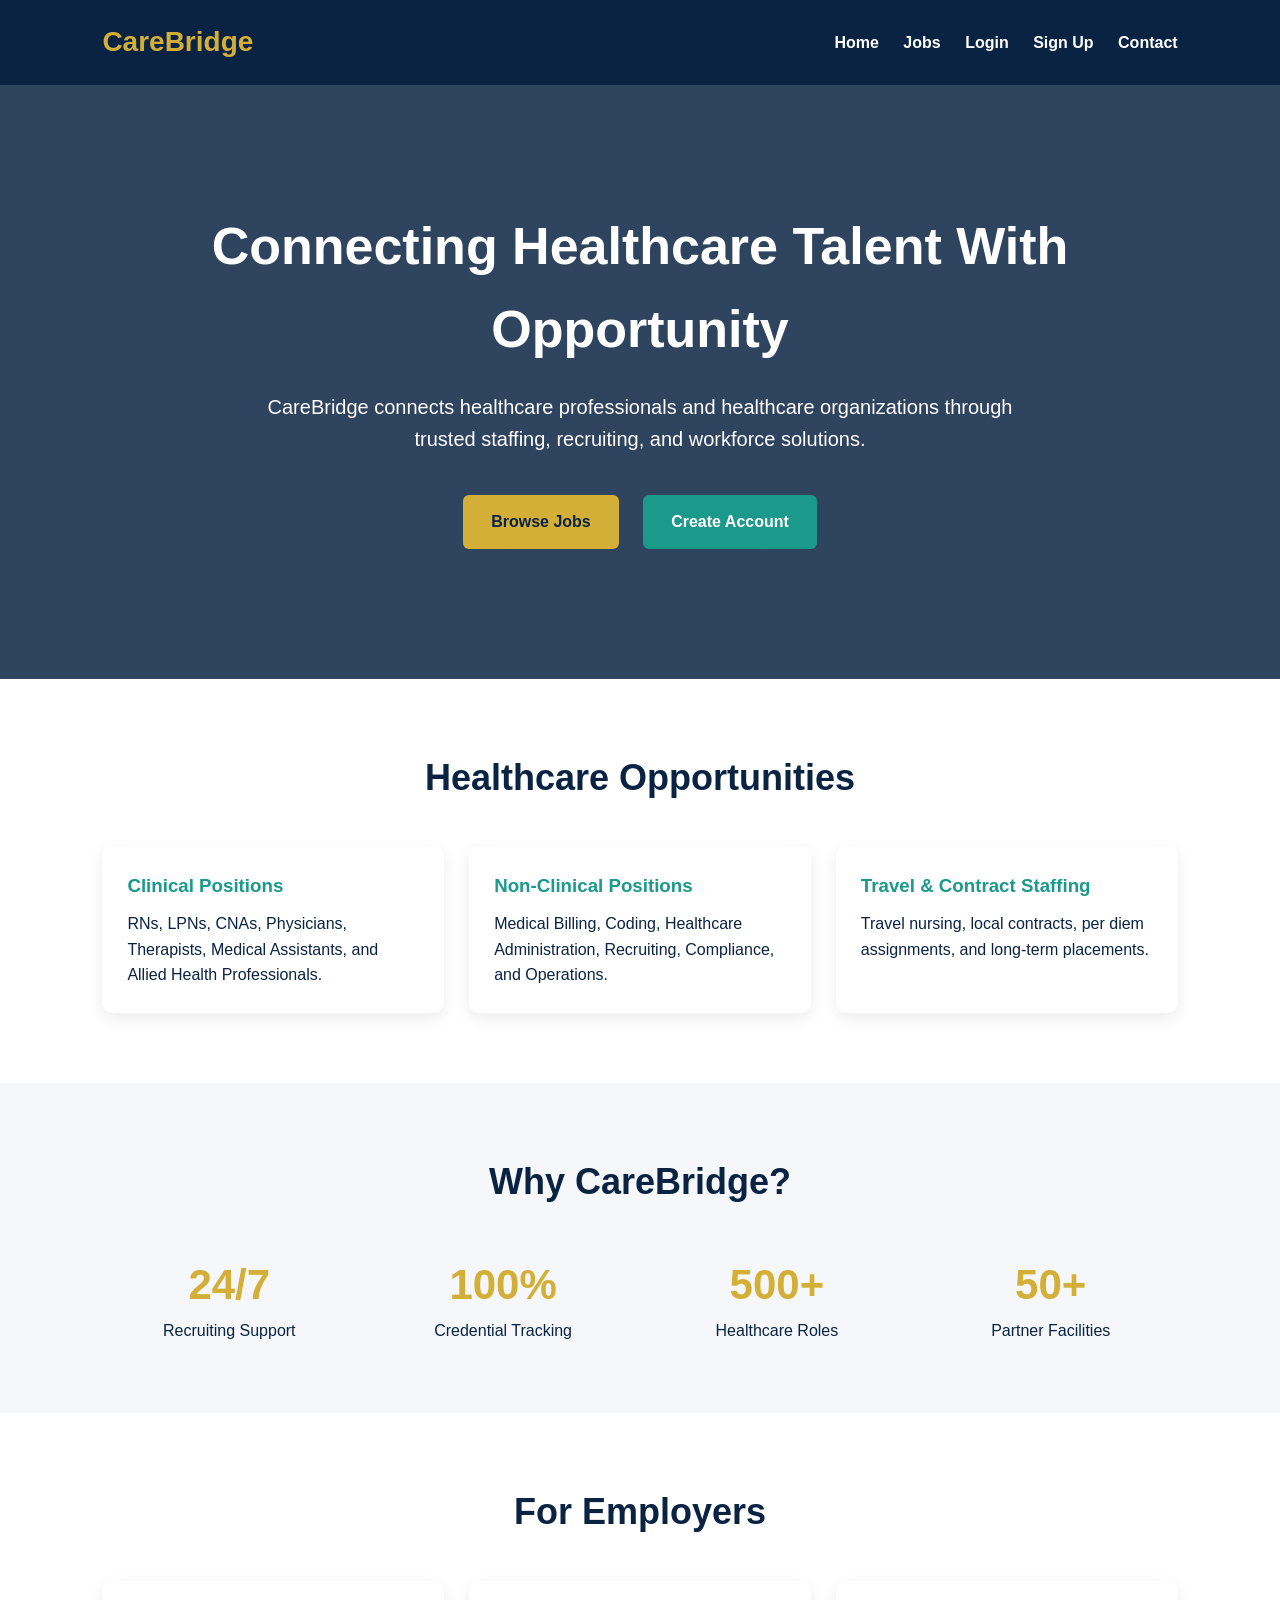
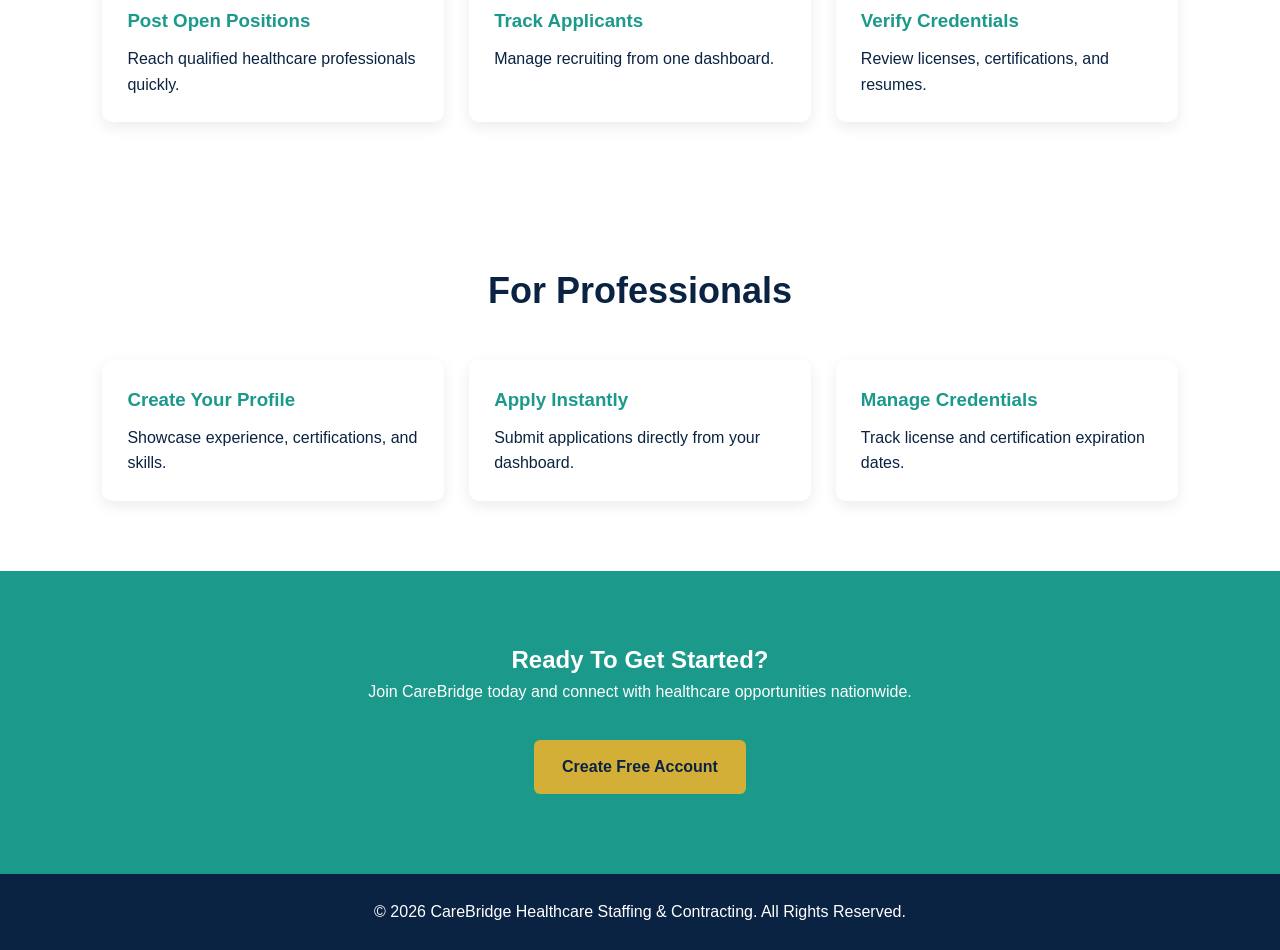
==== index.html @ e6faada2 "Create index.html" ====
<!DOCTYPE html><html lang="en">
<head>
    <meta charset="UTF-8">
    <meta name="viewport" content="width=device-width, initial-scale=1.0">
    <title>CareBridge | Healthcare Staffing & Contracting</title><link rel="stylesheet" href="assets/css/style.css">

<style>
    :root {
        --navy: #0A2342;
        --teal: #1B998B;
        --gold: #D4AF37;
        --white: #FFFFFF;
        --light: #F5F7FA;
    }

    * {
        margin: 0;
        padding: 0;
        box-sizing: border-box;
        font-family: Arial, Helvetica, sans-serif;
    }

    body {
        background: var(--white);
        color: var(--navy);
        line-height: 1.6;
    }

    header {
        background: var(--navy);
        color: white;
        padding: 20px 8%;
    }

    .navbar {
        display: flex;
        justify-content: space-between;
        align-items: center;
    }

    .logo {
        font-size: 28px;
        font-weight: bold;
        color: var(--gold);
    }

    .nav-links a {
        color: white;
        text-decoration: none;
        margin-left: 20px;
        font-weight: 600;
    }

    .hero {
        background: linear-gradient(rgba(10,35,66,.85), rgba(10,35,66,.85)),
                    url('https://images.unsplash.com/photo-1584515933487-779824d29309?auto=format&fit=crop&w=1600&q=80');
        background-size: cover;
        background-position: center;
        color: white;
        text-align: center;
        padding: 120px 8%;
    }

    .hero h1 {
        font-size: 52px;
        margin-bottom: 20px;
    }

    .hero p {
        font-size: 20px;
        max-width: 800px;
        margin: auto;
        margin-bottom: 30px;
    }

    .btn {
        display: inline-block;
        background: var(--gold);
        color: var(--navy);
        padding: 14px 28px;
        text-decoration: none;
        border-radius: 6px;
        font-weight: bold;
        margin: 10px;
    }

    .btn-secondary {
        background: var(--teal);
        color: white;
    }

    section {
        padding: 70px 8%;
    }

    .section-title {
        text-align: center;
        margin-bottom: 40px;
        font-size: 36px;
    }

    .cards {
        display: grid;
        grid-template-columns: repeat(auto-fit,minmax(250px,1fr));
        gap: 25px;
    }

    .card {
        background: white;
        border-radius: 10px;
        padding: 25px;
        box-shadow: 0 5px 15px rgba(0,0,0,.08);
    }

    .card h3 {
        margin-bottom: 10px;
        color: var(--teal);
    }

    .stats {
        background: var(--light);
    }

    .stat-grid {
        display: grid;
        grid-template-columns: repeat(auto-fit,minmax(200px,1fr));
        gap: 20px;
        text-align: center;
    }

    .stat-box h2 {
        color: var(--gold);
        font-size: 42px;
    }

    .cta {
        background: var(--teal);
        color: white;
        text-align: center;
    }

    footer {
        background: var(--navy);
        color: white;
        text-align: center;
        padding: 25px;
    }

    @media(max-width:768px) {
        .navbar {
            flex-direction: column;
        }

        .nav-links {
            margin-top: 15px;
        }

        .hero h1 {
            font-size: 36px;
        }
    }
</style>

</head><body><header>
    <div class="navbar">
        <div class="logo">CareBridge</div>    <div class="nav-links">
        <a href="index.html">Home</a>
        <a href="jobs.html">Jobs</a>
        <a href="login.html">Login</a>
        <a href="signup.html">Sign Up</a>
        <a href="contact.html">Contact</a>
    </div>
</div>

</header><section class="hero">
    <h1>Connecting Healthcare Talent With Opportunity</h1><p>
    CareBridge connects healthcare professionals and healthcare
    organizations through trusted staffing, recruiting,
    and workforce solutions.
</p>

<a href="jobs.html" class="btn">Browse Jobs</a>
<a href="signup.html" class="btn btn-secondary">Create Account</a>

</section><section>
    <h2 class="section-title">Healthcare Opportunities</h2><div class="cards">

    <div class="card">
        <h3>Clinical Positions</h3>
        <p>
            RNs, LPNs, CNAs, Physicians,
            Therapists, Medical Assistants,
            and Allied Health Professionals.
        </p>
    </div>

    <div class="card">
        <h3>Non-Clinical Positions</h3>
        <p>
            Medical Billing, Coding,
            Healthcare Administration,
            Recruiting, Compliance,
            and Operations.
        </p>
    </div>

    <div class="card">
        <h3>Travel & Contract Staffing</h3>
        <p>
            Travel nursing, local contracts,
            per diem assignments,
            and long-term placements.
        </p>
    </div>

</div>

</section><section class="stats"><h2 class="section-title">Why CareBridge?</h2>

<div class="stat-grid">

    <div class="stat-box">
        <h2>24/7</h2>
        <p>Recruiting Support</p>
    </div>

    <div class="stat-box">
        <h2>100%</h2>
        <p>Credential Tracking</p>
    </div>

    <div class="stat-box">
        <h2>500+</h2>
        <p>Healthcare Roles</p>
    </div>

    <div class="stat-box">
        <h2>50+</h2>
        <p>Partner Facilities</p>
    </div>

</div>

</section><section><h2 class="section-title">For Employers</h2>

<div class="cards">

    <div class="card">
        <h3>Post Open Positions</h3>
        <p>Reach qualified healthcare professionals quickly.</p>
    </div>

    <div class="card">
        <h3>Track Applicants</h3>
        <p>Manage recruiting from one dashboard.</p>
    </div>

    <div class="card">
        <h3>Verify Credentials</h3>
        <p>Review licenses, certifications, and resumes.</p>
    </div>

</div>

</section><section><h2 class="section-title">For Professionals</h2>

<div class="cards">

    <div class="card">
        <h3>Create Your Profile</h3>
        <p>Showcase experience, certifications, and skills.</p>
    </div>

    <div class="card">
        <h3>Apply Instantly</h3>
        <p>Submit applications directly from your dashboard.</p>
    </div>

    <div class="card">
        <h3>Manage Credentials</h3>
        <p>Track license and certification expiration dates.</p>
    </div>

</div>

</section><section class="cta"><h2>Ready To Get Started?</h2>

<p>
    Join CareBridge today and connect with healthcare
    opportunities nationwide.
</p>

<br>

<a href="signup.html" class="btn">
    Create Free Account
</a>

</section><footer>
    <p>
        © 2026 CareBridge Healthcare Staffing & Contracting.
        All Rights Reserved.
    </p>
</footer></body>
</html>
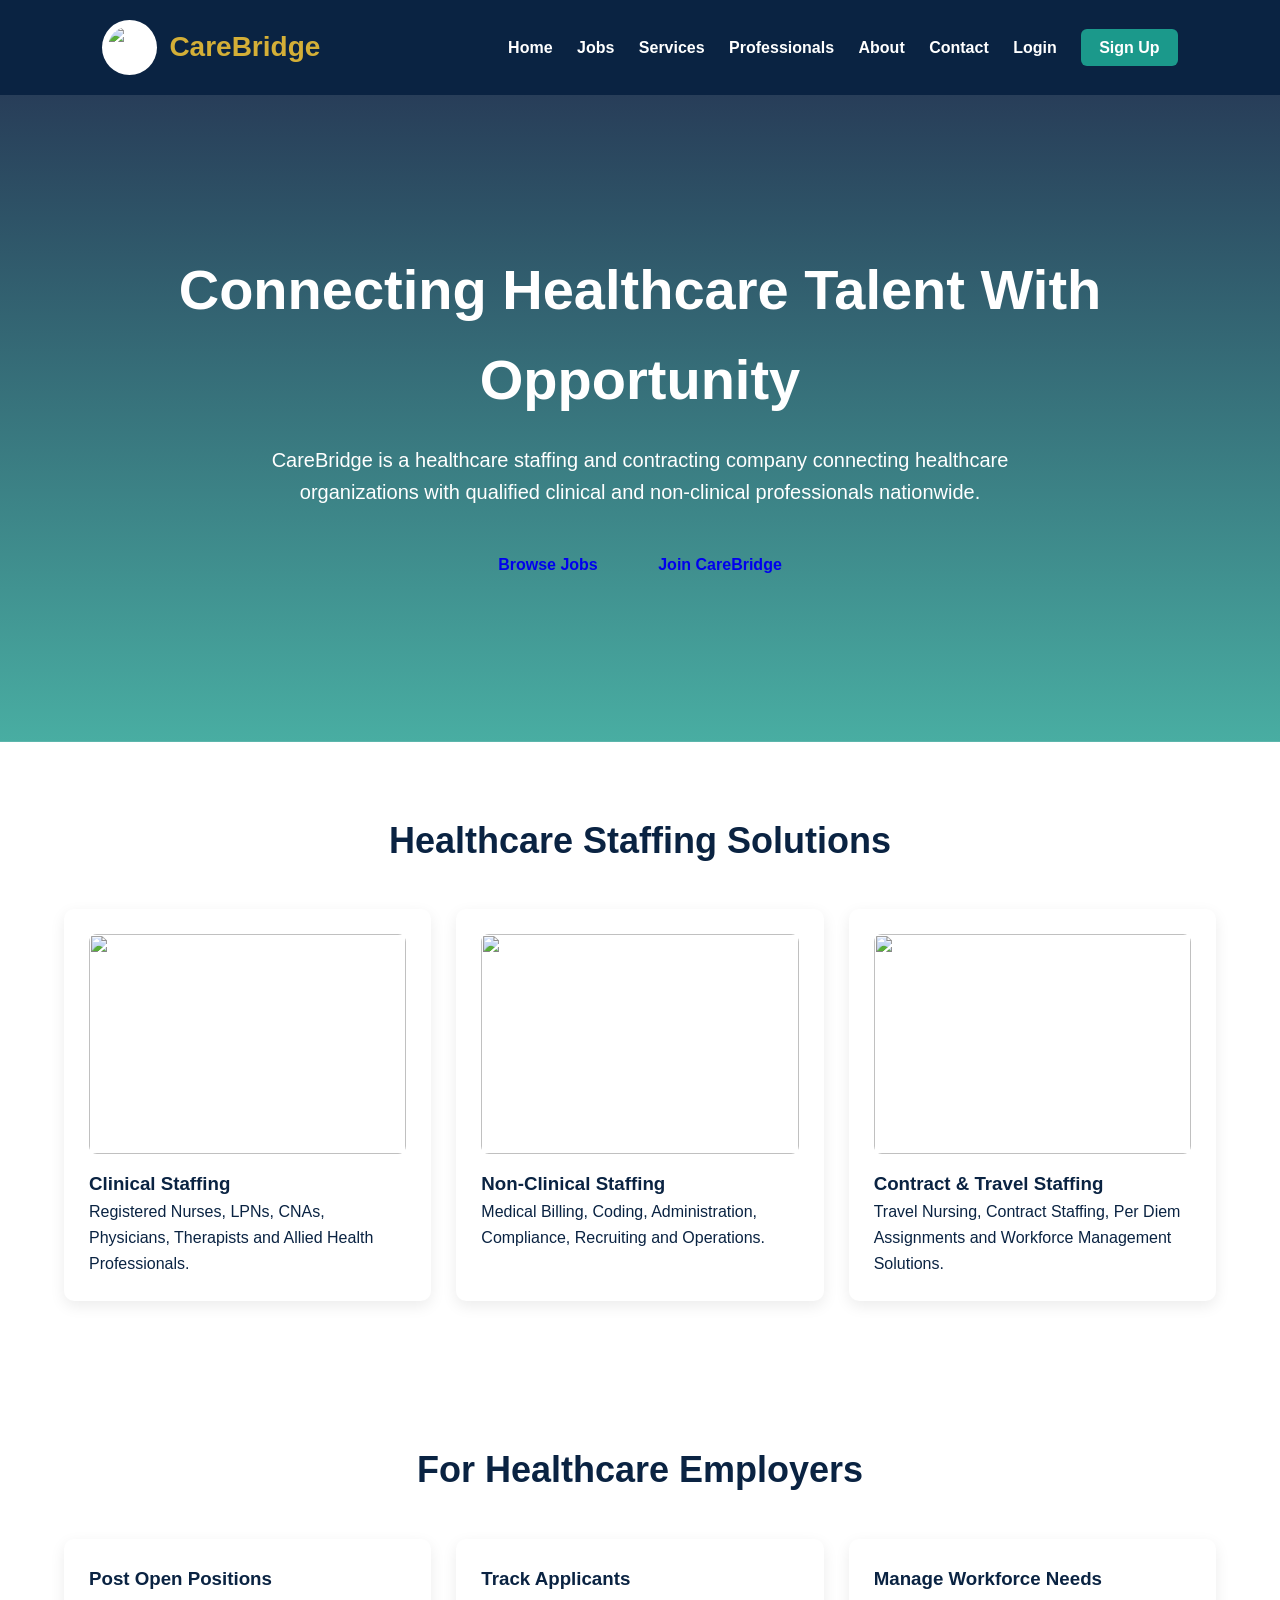
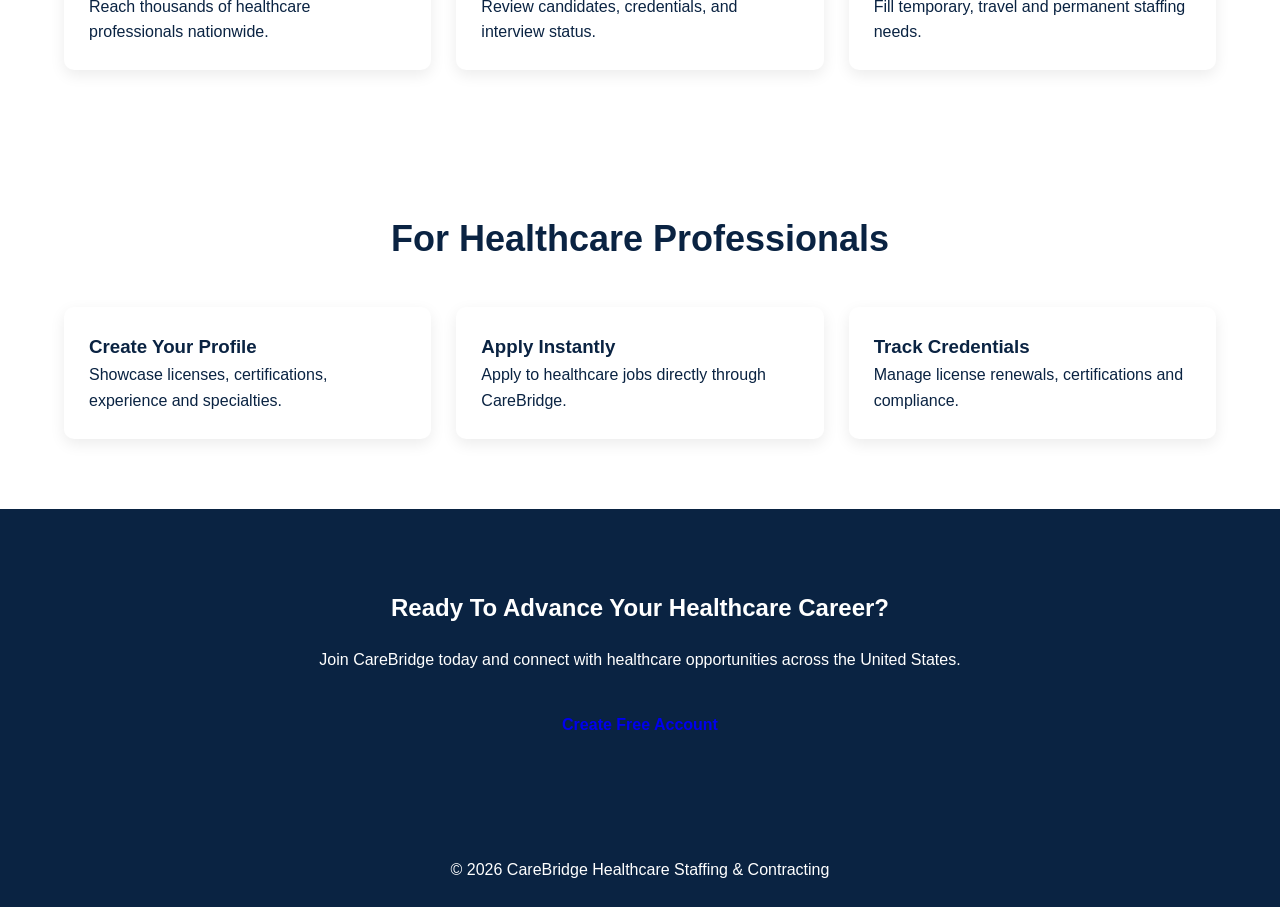
==== commit f842959b: "Update index.html" ====
--- a/index.html
+++ b/index.html
@@ -1,305 +1,315 @@
-<!DOCTYPE html><html lang="en">
+<!DOCTYPE html>
+<html lang="en">
+
 <head>
-    <meta charset="UTF-8">
-    <meta name="viewport" content="width=device-width, initial-scale=1.0">
-    <title>CareBridge | Healthcare Staffing & Contracting</title><link rel="stylesheet" href="assets/css/style.css">
+<meta charset="UTF-8">
+<meta name="viewport" content="width=device-width, initial-scale=1.0">
+
+<title>CareBridge Healthcare Staffing & Contracting</title>
+
+<link rel="stylesheet" href="assets/css/style.css">
 
 <style>
-    :root {
-        --navy: #0A2342;
-        --teal: #1B998B;
-        --gold: #D4AF37;
-        --white: #FFFFFF;
-        --light: #F5F7FA;
-    }
-
-    * {
-        margin: 0;
-        padding: 0;
-        box-sizing: border-box;
-        font-family: Arial, Helvetica, sans-serif;
-    }
-
-    body {
-        background: var(--white);
-        color: var(--navy);
-        line-height: 1.6;
-    }
-
-    header {
-        background: var(--navy);
-        color: white;
-        padding: 20px 8%;
-    }
-
-    .navbar {
-        display: flex;
-        justify-content: space-between;
-        align-items: center;
-    }
-
-    .logo {
-        font-size: 28px;
-        font-weight: bold;
-        color: var(--gold);
-    }
-
-    .nav-links a {
-        color: white;
-        text-decoration: none;
-        margin-left: 20px;
-        font-weight: 600;
-    }
-
-    .hero {
-        background: linear-gradient(rgba(10,35,66,.85), rgba(10,35,66,.85)),
-                    url('https://images.unsplash.com/photo-1584515933487-779824d29309?auto=format&fit=crop&w=1600&q=80');
-        background-size: cover;
-        background-position: center;
-        color: white;
-        text-align: center;
-        padding: 120px 8%;
-    }
-
-    .hero h1 {
-        font-size: 52px;
-        margin-bottom: 20px;
-    }
-
-    .hero p {
-        font-size: 20px;
-        max-width: 800px;
-        margin: auto;
-        margin-bottom: 30px;
-    }
-
-    .btn {
-        display: inline-block;
-        background: var(--gold);
-        color: var(--navy);
-        padding: 14px 28px;
-        text-decoration: none;
-        border-radius: 6px;
-        font-weight: bold;
-        margin: 10px;
-    }
-
-    .btn-secondary {
-        background: var(--teal);
-        color: white;
-    }
-
-    section {
-        padding: 70px 8%;
-    }
-
-    .section-title {
-        text-align: center;
-        margin-bottom: 40px;
-        font-size: 36px;
-    }
-
-    .cards {
-        display: grid;
-        grid-template-columns: repeat(auto-fit,minmax(250px,1fr));
-        gap: 25px;
-    }
-
-    .card {
-        background: white;
-        border-radius: 10px;
-        padding: 25px;
-        box-shadow: 0 5px 15px rgba(0,0,0,.08);
-    }
-
-    .card h3 {
-        margin-bottom: 10px;
-        color: var(--teal);
-    }
-
-    .stats {
-        background: var(--light);
-    }
-
-    .stat-grid {
-        display: grid;
-        grid-template-columns: repeat(auto-fit,minmax(200px,1fr));
-        gap: 20px;
-        text-align: center;
-    }
-
-    .stat-box h2 {
-        color: var(--gold);
-        font-size: 42px;
-    }
-
-    .cta {
-        background: var(--teal);
-        color: white;
-        text-align: center;
-    }
-
-    footer {
-        background: var(--navy);
-        color: white;
-        text-align: center;
-        padding: 25px;
-    }
-
-    @media(max-width:768px) {
-        .navbar {
-            flex-direction: column;
-        }
-
-        .nav-links {
-            margin-top: 15px;
-        }
-
-        .hero h1 {
-            font-size: 36px;
-        }
-    }
+
+.logo-section{
+    display:flex;
+    align-items:center;
+    gap:12px;
+}
+
+.logo-image{
+    width:55px;
+    height:55px;
+    background:white;
+    border-radius:50%;
+    padding:6px;
+}
+
+.hero{
+    background:
+    linear-gradient(
+        rgba(10,35,66,.88),
+        rgba(27,153,139,.80)
+    ),
+    url('https://images.unsplash.com/photo-1584515933487-779824d29309?auto=format&fit=crop&w=1600&q=80');
+
+    background-size:cover;
+    background-position:center;
+
+    color:white;
+    text-align:center;
+    padding:150px 8%;
+}
+
+.hero h1{
+    font-size:56px;
+    margin-bottom:20px;
+}
+
+.hero p{
+    max-width:800px;
+    margin:auto;
+    margin-bottom:30px;
+    font-size:20px;
+}
+
+.card-image{
+    width:100%;
+    height:220px;
+    object-fit:cover;
+    border-radius:8px;
+    margin-bottom:15px;
+}
+
+.grid{
+    display:grid;
+    gap:25px;
+}
+
+.grid-3{
+    grid-template-columns:
+    repeat(auto-fit,minmax(280px,1fr));
+}
+
+.nav-btn{
+    background:#1B998B;
+    padding:10px 18px;
+    border-radius:6px;
+}
+
+.cta{
+    background:#0A2342;
+    color:white;
+    text-align:center;
+    padding:80px 8%;
+}
+
+.cta h2{
+    margin-bottom:20px;
+}
+
 </style>
 
-</head><body><header>
-    <div class="navbar">
-        <div class="logo">CareBridge</div>    <div class="nav-links">
-        <a href="index.html">Home</a>
-        <a href="jobs.html">Jobs</a>
-        <a href="login.html">Login</a>
-        <a href="signup.html">Sign Up</a>
-        <a href="contact.html">Contact</a>
-    </div>
-</div>
-
-</header><section class="hero">
-    <h1>Connecting Healthcare Talent With Opportunity</h1><p>
-    CareBridge connects healthcare professionals and healthcare
-    organizations through trusted staffing, recruiting,
-    and workforce solutions.
-</p>
-
-<a href="jobs.html" class="btn">Browse Jobs</a>
-<a href="signup.html" class="btn btn-secondary">Create Account</a>
-
-</section><section>
-    <h2 class="section-title">Healthcare Opportunities</h2><div class="cards">
-
-    <div class="card">
-        <h3>Clinical Positions</h3>
-        <p>
-            RNs, LPNs, CNAs, Physicians,
-            Therapists, Medical Assistants,
-            and Allied Health Professionals.
-        </p>
-    </div>
-
-    <div class="card">
-        <h3>Non-Clinical Positions</h3>
-        <p>
-            Medical Billing, Coding,
-            Healthcare Administration,
-            Recruiting, Compliance,
-            and Operations.
-        </p>
-    </div>
-
-    <div class="card">
-        <h3>Travel & Contract Staffing</h3>
-        <p>
-            Travel nursing, local contracts,
-            per diem assignments,
-            and long-term placements.
-        </p>
-    </div>
-
-</div>
-
-</section><section class="stats"><h2 class="section-title">Why CareBridge?</h2>
-
-<div class="stat-grid">
-
-    <div class="stat-box">
-        <h2>24/7</h2>
-        <p>Recruiting Support</p>
-    </div>
-
-    <div class="stat-box">
-        <h2>100%</h2>
-        <p>Credential Tracking</p>
-    </div>
-
-    <div class="stat-box">
-        <h2>500+</h2>
-        <p>Healthcare Roles</p>
-    </div>
-
-    <div class="stat-box">
-        <h2>50+</h2>
-        <p>Partner Facilities</p>
-    </div>
-
-</div>
-
-</section><section><h2 class="section-title">For Employers</h2>
-
-<div class="cards">
-
-    <div class="card">
-        <h3>Post Open Positions</h3>
-        <p>Reach qualified healthcare professionals quickly.</p>
-    </div>
-
-    <div class="card">
-        <h3>Track Applicants</h3>
-        <p>Manage recruiting from one dashboard.</p>
-    </div>
-
-    <div class="card">
-        <h3>Verify Credentials</h3>
-        <p>Review licenses, certifications, and resumes.</p>
-    </div>
-
-</div>
-
-</section><section><h2 class="section-title">For Professionals</h2>
-
-<div class="cards">
-
-    <div class="card">
-        <h3>Create Your Profile</h3>
-        <p>Showcase experience, certifications, and skills.</p>
-    </div>
-
-    <div class="card">
-        <h3>Apply Instantly</h3>
-        <p>Submit applications directly from your dashboard.</p>
-    </div>
-
-    <div class="card">
-        <h3>Manage Credentials</h3>
-        <p>Track license and certification expiration dates.</p>
-    </div>
-
-</div>
-
-</section><section class="cta"><h2>Ready To Get Started?</h2>
-
-<p>
-    Join CareBridge today and connect with healthcare
-    opportunities nationwide.
+</head>
+
+<body>
+
+<header>
+
+<div class="navbar">
+
+<div class="logo-section">
+
+<img
+src="https://cdn-icons-png.flaticon.com/512/2785/2785482.png"
+alt="CareBridge Logo"
+class="logo-image">
+
+<div class="logo">
+CareBridge
+</div>
+
+</div>
+
+<nav class="nav-links">
+
+<a href="index.html">Home</a>
+<a href="jobs.html">Jobs</a>
+<a href="services.html">Services</a>
+<a href="professions.html">Professionals</a>
+<a href="about.html">About</a>
+<a href="contact.html">Contact</a>
+<a href="login.html">Login</a>
+<a href="signup.html" class="nav-btn">Sign Up</a>
+
+</nav>
+
+</div>
+
+</header>
+
+<section class="hero">
+
+<h1>
+Connecting Healthcare Talent With Opportunity
+</h1>
+
+<p>
+CareBridge is a healthcare staffing and contracting
+company connecting healthcare organizations with
+qualified clinical and non-clinical professionals
+nationwide.
+</p>
+
+<a href="jobs.html" class="btn">
+Browse Jobs
+</a>
+
+<a href="signup.html" class="btn btn-gold">
+Join CareBridge
+</a>
+
+</section>
+
+<section class="section container">
+
+<h2 class="section-title">
+Healthcare Staffing Solutions
+</h2>
+
+<div class="grid grid-3">
+
+<div class="card">
+
+<img
+src="https://images.unsplash.com/photo-1576091160399-112ba8d25d1f"
+class="card-image">
+
+<h3>Clinical Staffing</h3>
+
+<p>
+Registered Nurses, LPNs, CNAs,
+Physicians, Therapists and Allied
+Health Professionals.
+</p>
+
+</div>
+
+<div class="card">
+
+<img
+src="https://images.unsplash.com/photo-1552664730-d307ca884978"
+class="card-image">
+
+<h3>Non-Clinical Staffing</h3>
+
+<p>
+Medical Billing, Coding,
+Administration, Compliance,
+Recruiting and Operations.
+</p>
+
+</div>
+
+<div class="card">
+
+<img
+src="https://images.unsplash.com/photo-1516549655169-df83a0774514"
+class="card-image">
+
+<h3>Contract & Travel Staffing</h3>
+
+<p>
+Travel Nursing, Contract Staffing,
+Per Diem Assignments and Workforce
+Management Solutions.
+</p>
+
+</div>
+
+</div>
+
+</section>
+
+<section class="section container">
+
+<h2 class="section-title">
+For Healthcare Employers
+</h2>
+
+<div class="grid grid-3">
+
+<div class="card">
+<h3>Post Open Positions</h3>
+<p>
+Reach thousands of healthcare
+professionals nationwide.
+</p>
+</div>
+
+<div class="card">
+<h3>Track Applicants</h3>
+<p>
+Review candidates, credentials,
+and interview status.
+</p>
+</div>
+
+<div class="card">
+<h3>Manage Workforce Needs</h3>
+<p>
+Fill temporary, travel and
+permanent staffing needs.
+</p>
+</div>
+
+</div>
+
+</section>
+
+<section class="section container">
+
+<h2 class="section-title">
+For Healthcare Professionals
+</h2>
+
+<div class="grid grid-3">
+
+<div class="card">
+<h3>Create Your Profile</h3>
+<p>
+Showcase licenses, certifications,
+experience and specialties.
+</p>
+</div>
+
+<div class="card">
+<h3>Apply Instantly</h3>
+<p>
+Apply to healthcare jobs directly
+through CareBridge.
+</p>
+</div>
+
+<div class="card">
+<h3>Track Credentials</h3>
+<p>
+Manage license renewals,
+certifications and compliance.
+</p>
+</div>
+
+</div>
+
+</section>
+
+<section class="cta">
+
+<h2>
+Ready To Advance Your Healthcare Career?
+</h2>
+
+<p>
+Join CareBridge today and connect
+with healthcare opportunities
+across the United States.
 </p>
 
 <br>
 
 <a href="signup.html" class="btn">
-    Create Free Account
+Create Free Account
 </a>
 
-</section><footer>
-    <p>
-        © 2026 CareBridge Healthcare Staffing & Contracting.
-        All Rights Reserved.
-    </p>
-</footer></body>
-</html>
+</section>
+
+<footer>
+
+<p>
+© 2026 CareBridge Healthcare Staffing & Contracting
+</p>
+
+</footer>
+
+</body>
+    </html>
--- a/assets/css/style.css
+++ b/assets/css/style.css
@@ -0,0 +1,221 @@
+:root {
+    --navy: #0A2342;
+    --teal: #1B998B;
+    --gold: #D4AF37;
+    --white: #FFFFFF;
+    --light: #F5F7FA;
+}
+
+* {
+    margin: 0;
+    padding: 0;
+    box-sizing: border-box;
+}
+
+body {
+    font-family: Arial, Helvetica, sans-serif;
+    background: var(--white);
+    color: var(--navy);
+    line-height: 1.6;
+}
+
+header {
+    background: var(--navy);
+    color: white;
+    padding: 20px 8%;
+}
+
+.navbar {
+    display: flex;
+    justify-content: space-between;
+    align-items: center;
+}
+
+.logo {
+    color: var(--gold);
+    font-size: 28px;
+    font-weight: bold;
+}
+
+.nav-links a {
+    color: white;
+    text-decoration: none;
+    margin-left: 20px;
+    font-weight: 600;
+}
+
+.nav-links a:hover {
+    color: var(--gold);
+}
+
+.hero {
+    background: linear-gradient(
+        rgba(10,35,66,.85),
+        rgba(10,35,66,.85)
+    );
+    color: white;
+    text-align: center;
+    padding: 120px 8%;
+}
+
+.hero h1 {
+    font-size: 52px;
+    margin-bottom: 20px;
+}
+
+.hero p {
+    max-width: 800px;
+    margin: auto;
+    margin-bottom: 30px;
+    font-size: 20px;
+}
+
+.btn {
+    display: inline-block;
+    padding: 14px 28px;
+    border-radius: 6px;
+    text-decoration: none;
+    font-weight: bold;
+}
+
+.btn-primary {
+    background: var(--gold);
+    color: var(--navy);
+}
+
+.btn-secondary {
+    background: var(--teal);
+    color: white;
+}
+
+.container {
+    width: 90%;
+    max-width: 1200px;
+    margin: auto;
+}
+
+.section {
+    padding: 70px 0;
+}
+
+.section-title {
+    text-align: center;
+    margin-bottom: 40px;
+    font-size: 36px;
+}
+
+.card {
+    background: white;
+    padding: 25px;
+    border-radius: 10px;
+    box-shadow: 0 5px 15px rgba(0,0,0,.08);
+}
+
+.job-card {
+    background: white;
+    padding: 25px;
+    border-radius: 10px;
+    margin-bottom: 20px;
+    box-shadow: 0 5px 15px rgba(0,0,0,.08);
+}
+
+.dashboard {
+    display: flex;
+    min-height: 100vh;
+}
+
+.sidebar {
+    width: 260px;
+    background: var(--navy);
+    color: white;
+    padding: 20px;
+}
+
+.sidebar a {
+    display: block;
+    color: white;
+    text-decoration: none;
+    padding: 12px;
+    margin-bottom: 10px;
+    border-radius: 5px;
+}
+
+.sidebar a:hover {
+    background: var(--teal);
+}
+
+.main-content {
+    flex: 1;
+    padding: 30px;
+    background: var(--light);
+}
+
+table {
+    width: 100%;
+    border-collapse: collapse;
+}
+
+table th {
+    background: var(--navy);
+    color: white;
+    padding: 12px;
+}
+
+table td {
+    padding: 12px;
+    border-bottom: 1px solid #ddd;
+}
+
+input,
+select,
+textarea {
+    width: 100%;
+    padding: 12px;
+    border: 1px solid #ddd;
+    border-radius: 6px;
+    margin-bottom: 15px;
+}
+
+button {
+    background: var(--gold);
+    color: var(--navy);
+    border: none;
+    padding: 12px 20px;
+    border-radius: 6px;
+    cursor: pointer;
+    font-weight: bold;
+}
+
+footer {
+    background: var(--navy);
+    color: white;
+    text-align: center;
+    padding: 25px;
+}
+
+@media(max-width:768px) {
+    .navbar {
+        flex-direction: column;
+    }
+
+    .nav-links {
+        margin-top: 15px;
+    }
+
+    .nav-links a {
+        display: block;
+        margin: 10px 0;
+    }
+
+    .dashboard {
+        flex-direction: column;
+    }
+
+    .sidebar {
+        width: 100%;
+    }
+
+    .hero h1 {
+        font-size: 36px;
+    }
+      }
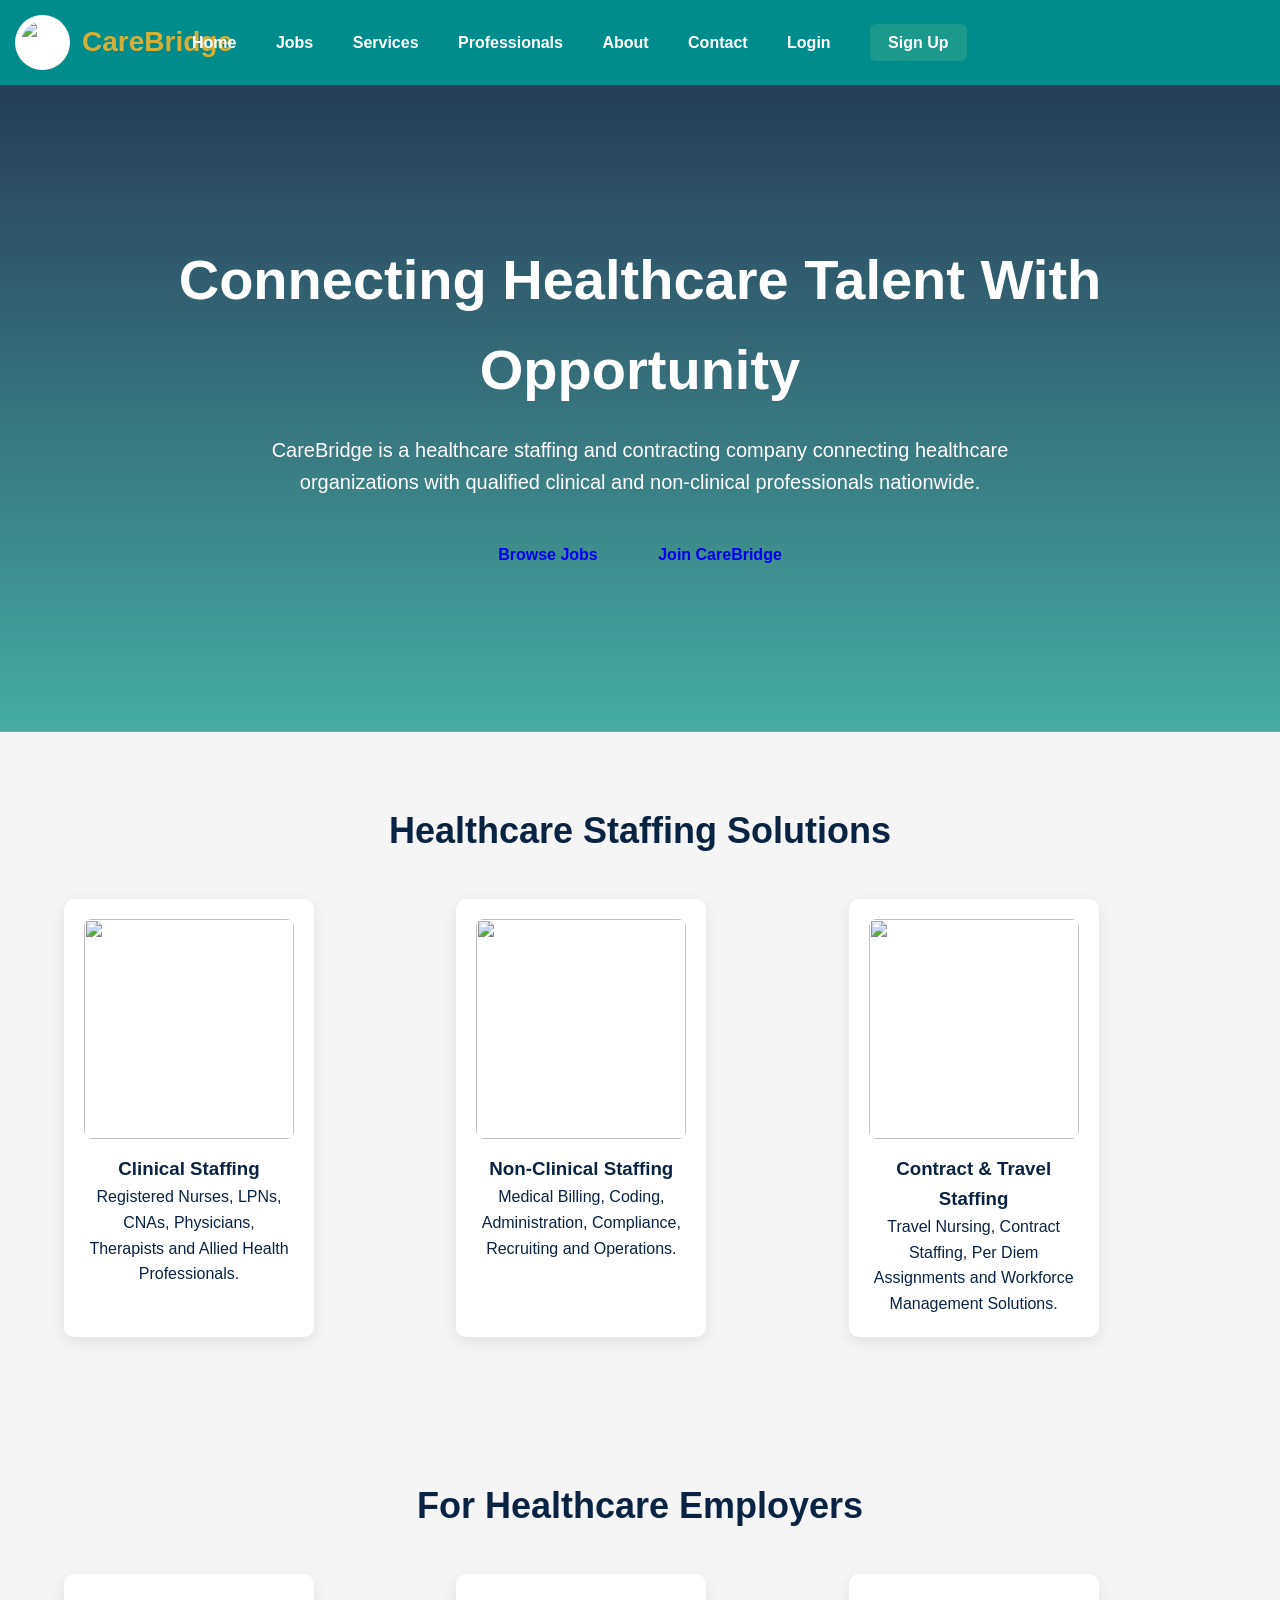
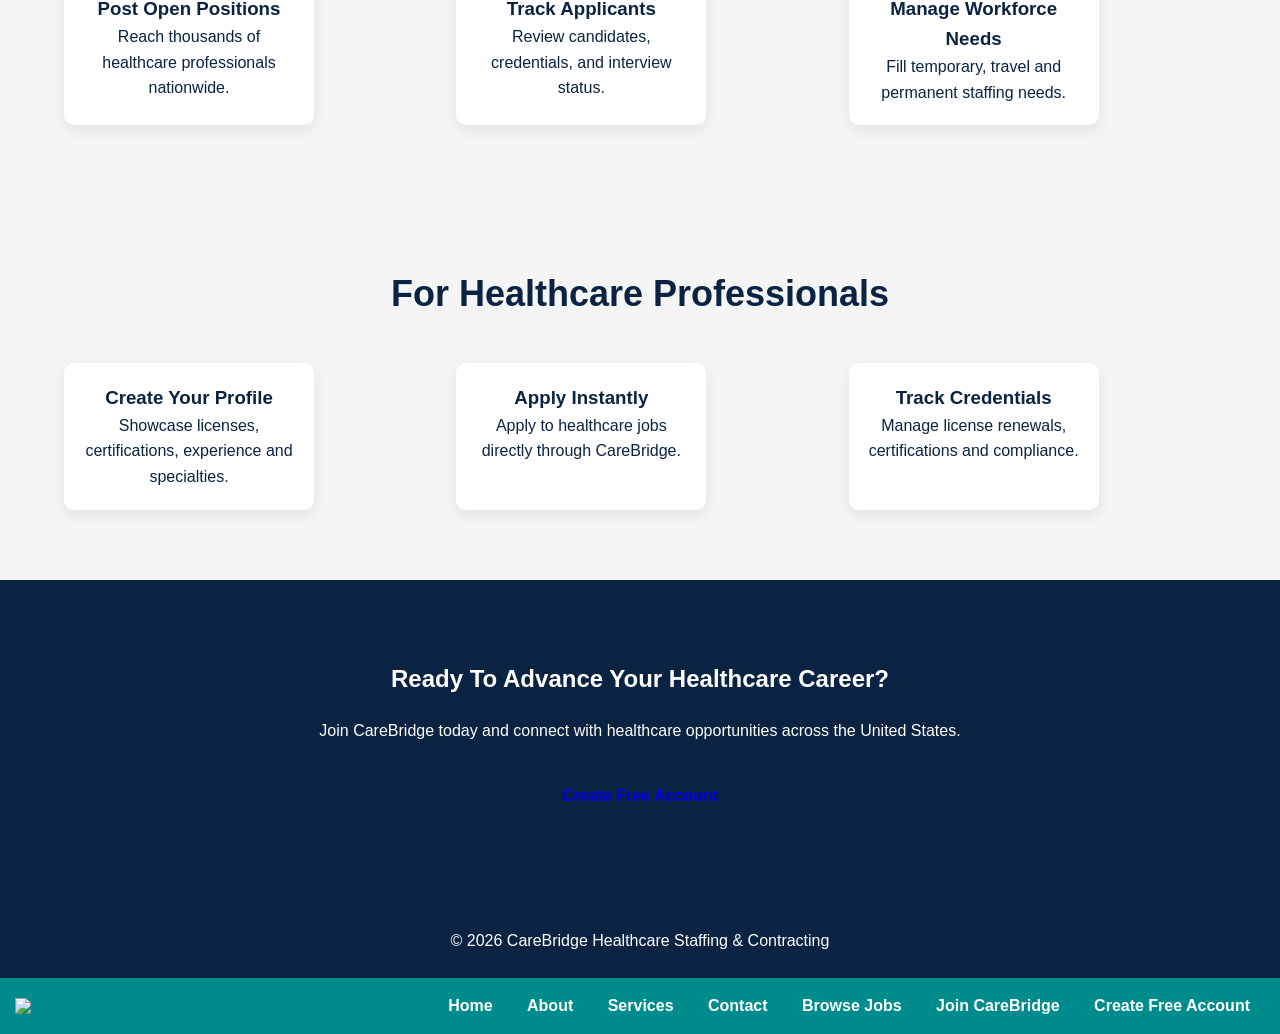
==== commit 94dab735: "Update index.html" ====
--- a/index.html
+++ b/index.html
@@ -313,3 +313,17 @@
 
 </body>
     </html>
+<header>
+    <img src="images/logo.png" class="logo">
+
+    <nav>
+        <a href="index.html">Home</a>
+        <a href="about.html">About</a>
+        <a href="services.html">Services</a>
+        <a href="contact.html">Contact</a>
+
+        <a href="jobs.html" class="gold-link">Browse Jobs</a>
+        <a href="join.html" class="gold-link">Join CareBridge</a>
+        <a href="signup.html" class="gold-link">Create Free Account</a>
+    </nav>
+</header>
--- a/assets/css/style.css
+++ b/assets/css/style.css
@@ -219,3 +219,106 @@
         font-size: 36px;
     }
       }
+.logo-section{
+    display:flex;
+    align-items:center;
+    gap:12px;
+}
+
+.logo-image{
+    width:60px;
+    height:60px;
+    object-fit:contain;
+}
+
+.logo{
+    color:#D4AF37;
+    font-size:28px;
+    font-weight:700;
+}
+
+.logo-section small{
+    color:#1B998B;
+    display:block;
+    font-size:12px;
+    font-weight:600;
+    letter-spacing:1px;
+}
+body {
+    margin:0;
+    font-family:Arial, sans-serif;
+    background:#f5f5f5;
+}
+
+header {
+    background:#008c8c;
+    padding:15px;
+    display:flex;
+    align-items:center;
+    justify-content:space-between;
+}
+
+.logo {
+    width:90px;
+}
+
+nav a {
+    color:white;
+    margin:15px;
+    text-decoration:none;
+    font-weight:bold;
+}
+
+.hero {
+    background:#00a6a6;
+    color:white;
+    padding:60px;
+    text-align:center;
+}
+
+.content {
+    padding:40px;
+    text-align:center;
+}
+
+.page-image {
+    width:300px;
+}
+
+.cards {
+    display:flex;
+    justify-content:center;
+    gap:20px;
+    padding:40px;
+}
+
+.card {
+    background:white;
+    padding:20px;
+    width:250px;
+    text-align:center;
+    border-radius:10px;
+}
+
+.card img {
+    width:100%;
+}
+
+.contact-form {
+    width:400px;
+    margin:40px auto;
+    display:flex;
+    flex-direction:column;
+    gap:15px;
+}
+
+input, textarea {
+    padding:12px;
+}
+
+button {
+    background:#008c8c;
+    color:white;
+    padding:12px;
+    border:none;
+}
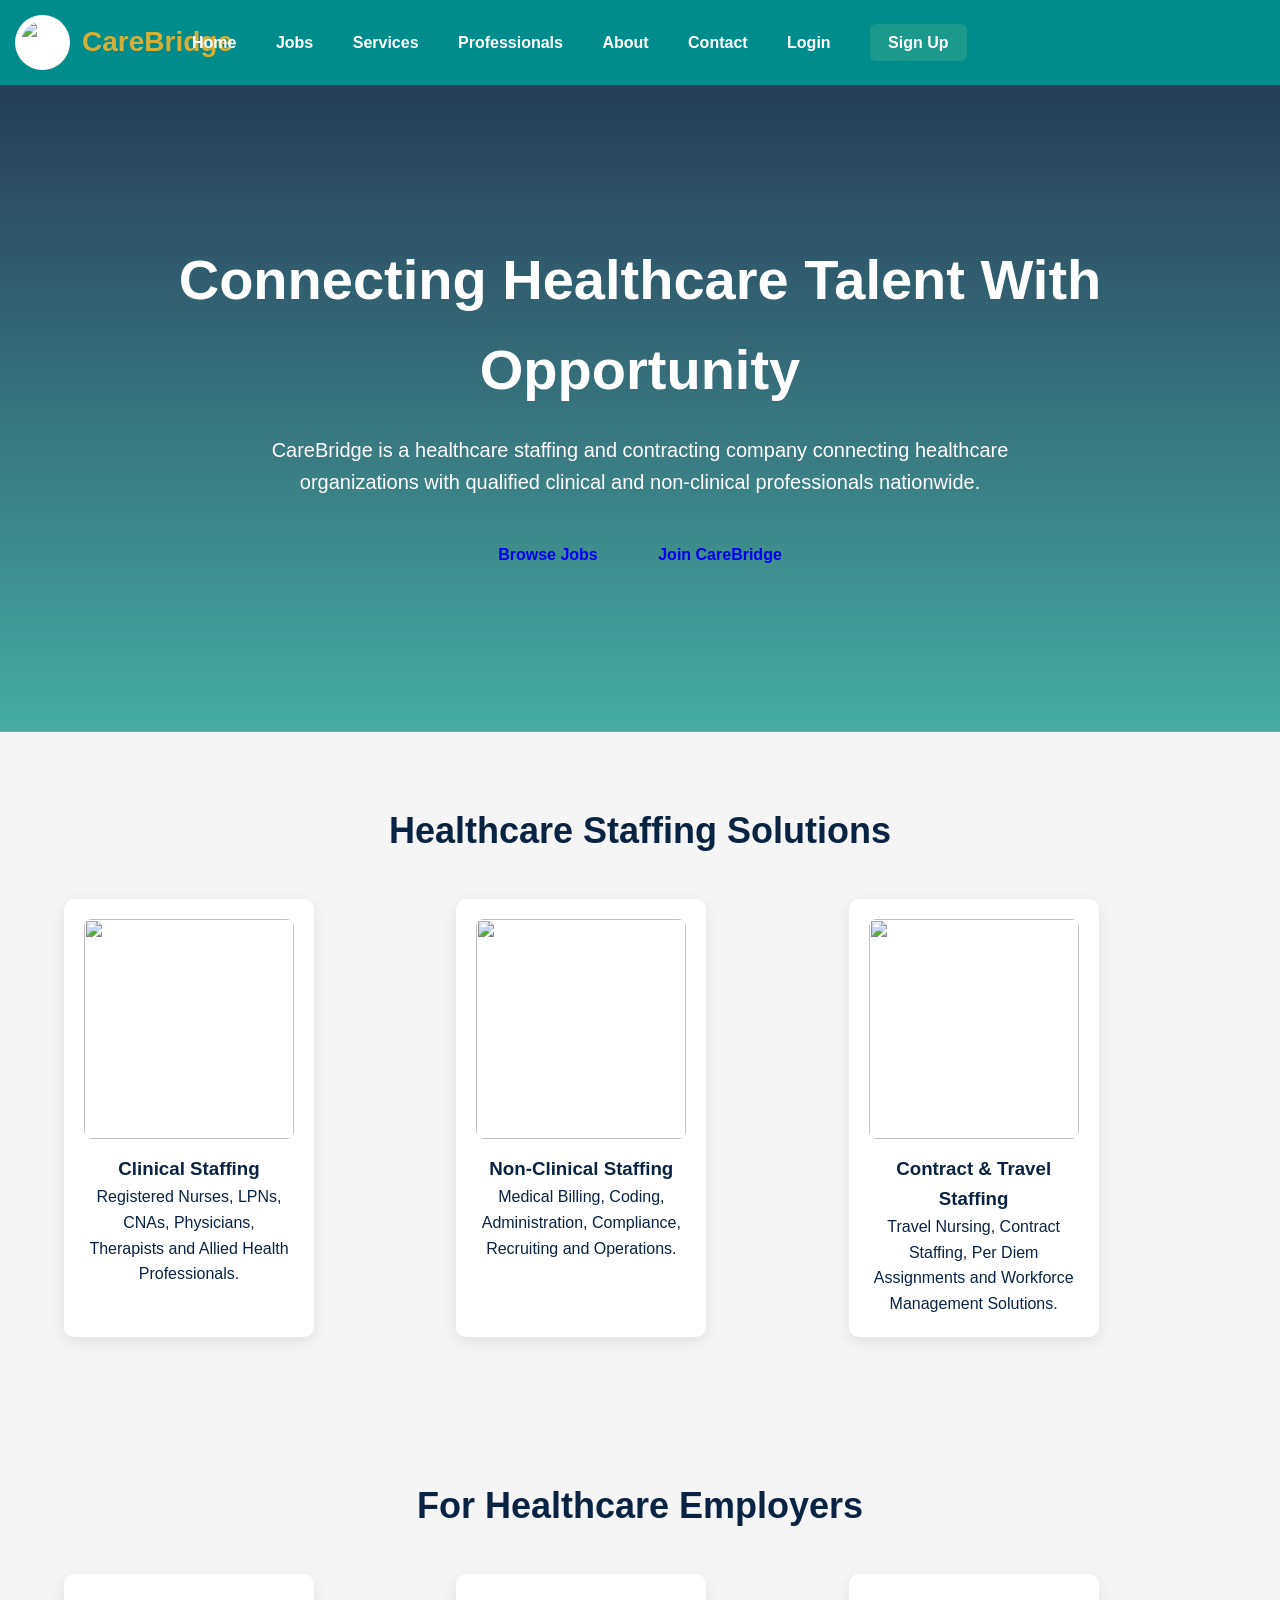
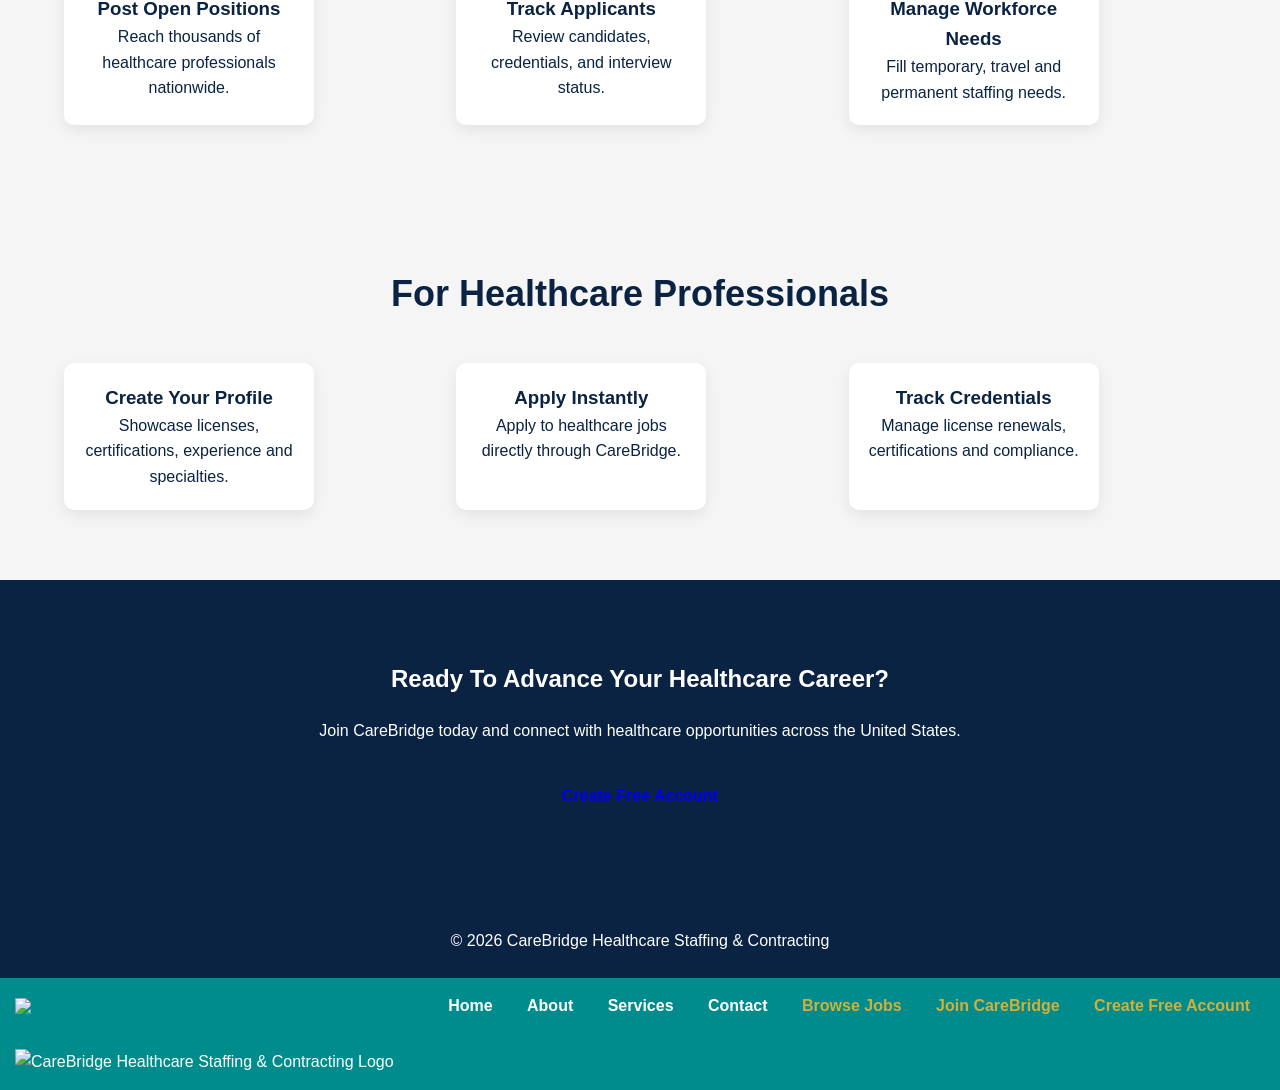
==== commit f86be387: "Update index.html" ====
--- a/index.html
+++ b/index.html
@@ -327,3 +327,6 @@
         <a href="signup.html" class="gold-link">Create Free Account</a>
     </nav>
 </header>
+<header class="logo-header">
+  <img src="carebridge-logo.png" alt="CareBridge Healthcare Staffing & Contracting Logo">
+</header>
--- a/assets/css/style.css
+++ b/assets/css/style.css
@@ -322,3 +322,8 @@
     padding:12px;
     border:none;
 }
+.gold-link {
+    color: #D4AF37;
+    font-weight: bold;
+    text-decoration: none;
+}
